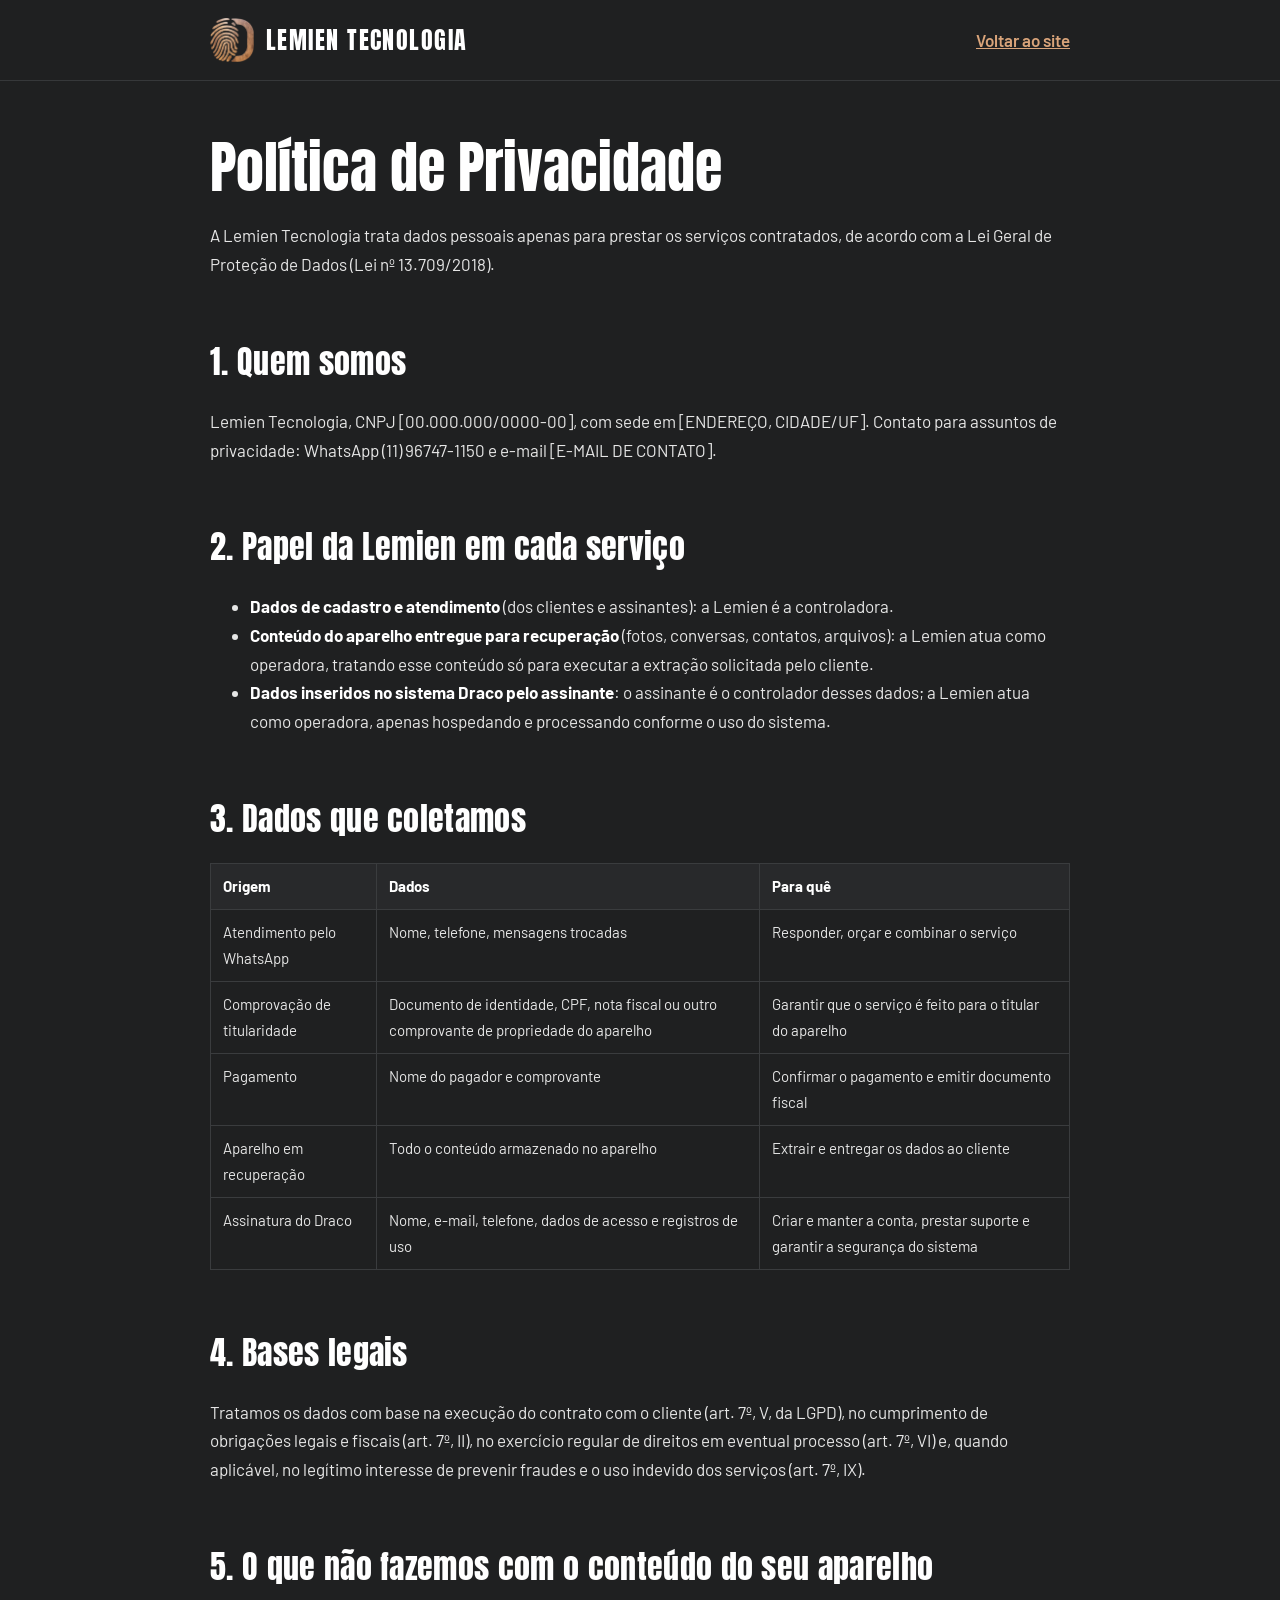
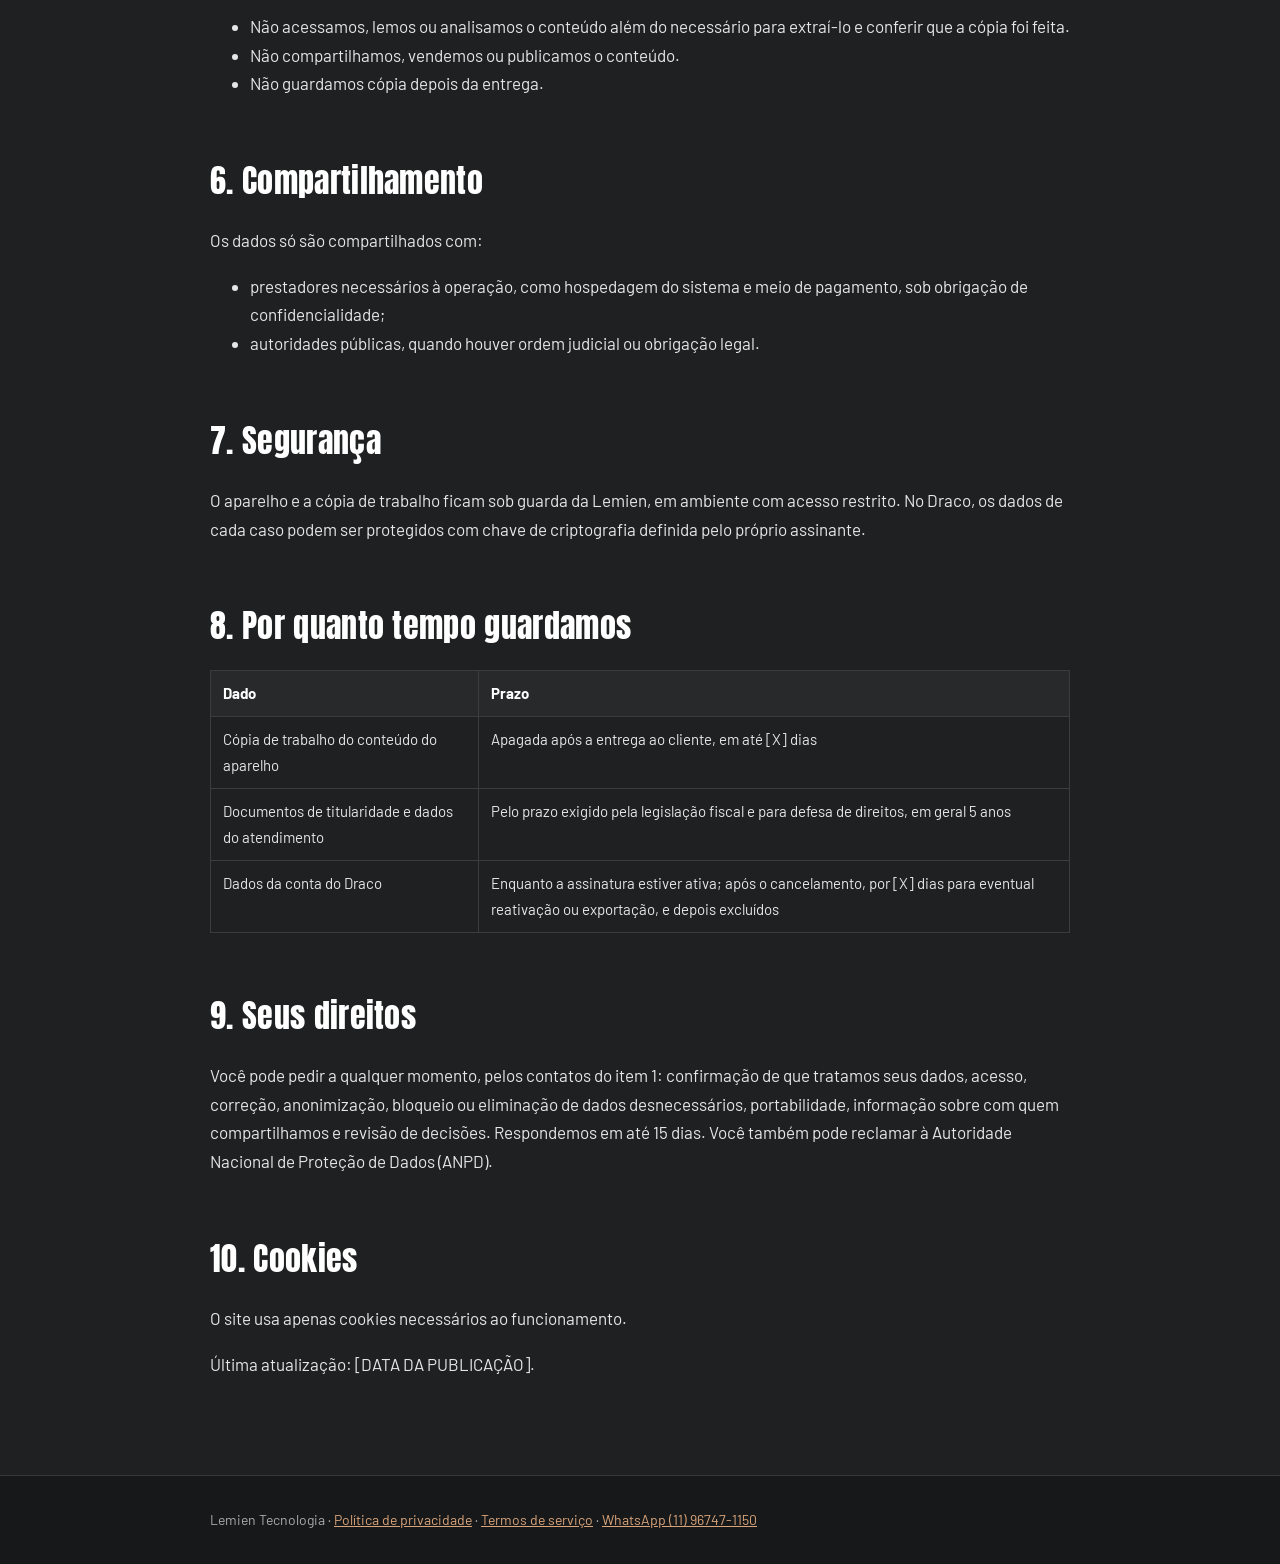
==== politica-de-privacidade.html @ f6d6a7fb "Site Lemien Tecnologia: página inicial, política de privacidade e termos de serviço Co-Authored-By: " ====
<!doctype html>
<html lang="pt-BR">
<head>
<meta charset="utf-8">
<meta name="viewport" content="width=device-width, initial-scale=1">
<title>Política de Privacidade | Lemien Tecnologia</title>
<link rel="icon" href="assets/logo-marca.png">
<link rel="preconnect" href="https://fonts.googleapis.com">
<link href="https://fonts.googleapis.com/css2?family=Anton&family=Barlow:wght@400;500;600;700&display=swap" rel="stylesheet">
<link rel="stylesheet" href="assets/documentos.css">
</head>
<body>
<header><div class="wrap topo">
<a class="marca" href="index.html"><img src="assets/logo-marca.png" alt=""><span>LEMIEN TECNOLOGIA</span></a>
<a class="voltar" href="index.html">Voltar ao site</a>
</div></header>
<main class="wrap doc">
<h1>Política de Privacidade</h1>
<p>A Lemien Tecnologia trata dados pessoais apenas para prestar os serviços contratados, de acordo com a Lei Geral de Proteção de Dados (Lei nº 13.709/2018).</p>
<h2>1. Quem somos</h2>
<p>Lemien Tecnologia, CNPJ [00.000.000/0000-00], com sede em [ENDEREÇO, CIDADE/UF]. Contato para assuntos de privacidade: WhatsApp (11) 96747-1150 e e-mail [E-MAIL DE CONTATO].</p>
<h2>2. Papel da Lemien em cada serviço</h2>
<ul>
<li><strong>Dados de cadastro e atendimento</strong> (dos clientes e assinantes): a Lemien é a controladora.</li>
<li><strong>Conteúdo do aparelho entregue para recuperação</strong> (fotos, conversas, contatos, arquivos): a Lemien atua como operadora, tratando esse conteúdo só para executar a extração solicitada pelo cliente.</li>
<li><strong>Dados inseridos no sistema Draco pelo assinante</strong>: o assinante é o controlador desses dados; a Lemien atua como operadora, apenas hospedando e processando conforme o uso do sistema.</li>
</ul>
<h2>3. Dados que coletamos</h2>
<table>
<thead>
<tr>
<th>Origem</th>
<th>Dados</th>
<th>Para quê</th>
</tr>
</thead>
<tbody>
<tr>
<td>Atendimento pelo WhatsApp</td>
<td>Nome, telefone, mensagens trocadas</td>
<td>Responder, orçar e combinar o serviço</td>
</tr>
<tr>
<td>Comprovação de titularidade</td>
<td>Documento de identidade, CPF, nota fiscal ou outro comprovante de propriedade do aparelho</td>
<td>Garantir que o serviço é feito para o titular do aparelho</td>
</tr>
<tr>
<td>Pagamento</td>
<td>Nome do pagador e comprovante</td>
<td>Confirmar o pagamento e emitir documento fiscal</td>
</tr>
<tr>
<td>Aparelho em recuperação</td>
<td>Todo o conteúdo armazenado no aparelho</td>
<td>Extrair e entregar os dados ao cliente</td>
</tr>
<tr>
<td>Assinatura do Draco</td>
<td>Nome, e-mail, telefone, dados de acesso e registros de uso</td>
<td>Criar e manter a conta, prestar suporte e garantir a segurança do sistema</td>
</tr>
</tbody>
</table>
<h2>4. Bases legais</h2>
<p>Tratamos os dados com base na execução do contrato com o cliente (art. 7º, V, da LGPD), no cumprimento de obrigações legais e fiscais (art. 7º, II), no exercício regular de direitos em eventual processo (art. 7º, VI) e, quando aplicável, no legítimo interesse de prevenir fraudes e o uso indevido dos serviços (art. 7º, IX).</p>
<h2>5. O que não fazemos com o conteúdo do seu aparelho</h2>
<ul>
<li>Não acessamos, lemos ou analisamos o conteúdo além do necessário para extraí-lo e conferir que a cópia foi feita.</li>
<li>Não compartilhamos, vendemos ou publicamos o conteúdo.</li>
<li>Não guardamos cópia depois da entrega.</li>
</ul>
<h2>6. Compartilhamento</h2>
<p>Os dados só são compartilhados com:</p>
<ul>
<li>prestadores necessários à operação, como hospedagem do sistema e meio de pagamento, sob obrigação de confidencialidade;</li>
<li>autoridades públicas, quando houver ordem judicial ou obrigação legal.</li>
</ul>
<h2>7. Segurança</h2>
<p>O aparelho e a cópia de trabalho ficam sob guarda da Lemien, em ambiente com acesso restrito. No Draco, os dados de cada caso podem ser protegidos com chave de criptografia definida pelo próprio assinante.</p>
<h2>8. Por quanto tempo guardamos</h2>
<table>
<thead>
<tr>
<th>Dado</th>
<th>Prazo</th>
</tr>
</thead>
<tbody>
<tr>
<td>Cópia de trabalho do conteúdo do aparelho</td>
<td>Apagada após a entrega ao cliente, em até [X] dias</td>
</tr>
<tr>
<td>Documentos de titularidade e dados do atendimento</td>
<td>Pelo prazo exigido pela legislação fiscal e para defesa de direitos, em geral 5 anos</td>
</tr>
<tr>
<td>Dados da conta do Draco</td>
<td>Enquanto a assinatura estiver ativa; após o cancelamento, por [X] dias para eventual reativação ou exportação, e depois excluídos</td>
</tr>
</tbody>
</table>
<h2>9. Seus direitos</h2>
<p>Você pode pedir a qualquer momento, pelos contatos do item 1: confirmação de que tratamos seus dados, acesso, correção, anonimização, bloqueio ou eliminação de dados desnecessários, portabilidade, informação sobre com quem compartilhamos e revisão de decisões. Respondemos em até 15 dias. Você também pode reclamar à Autoridade Nacional de Proteção de Dados (ANPD).</p>
<h2>10. Cookies</h2>
<p>O site usa apenas cookies necessários ao funcionamento.</p>
<p>Última atualização: [DATA DA PUBLICAÇÃO].</p>
</main>
<footer><div class="wrap">Lemien Tecnologia · <a href="politica-de-privacidade.html">Política de privacidade</a> · <a href="termos-de-servico.html">Termos de serviço</a> · <a href="https://wa.me/5511967471150">WhatsApp (11) 96747-1150</a></div></footer>
</body>
</html>
---- assets/documentos.css ----
body{margin:0;background:#1F2021;color:#E6E6E6;font-family:'Barlow',system-ui,sans-serif;font-size:1.0625rem;line-height:1.7}
a{color:#D9A47A}a:hover{color:#F0C9A6}
.wrap{max-width:860px;margin:0 auto;padding:0 24px}
header{border-bottom:1px solid #36383A}
.topo{display:flex;flex-wrap:wrap;align-items:center;justify-content:space-between;gap:16px;padding-top:18px;padding-bottom:18px}
.marca{display:flex;align-items:center;gap:12px;text-decoration:none;color:#FFFFFF}
.marca img{width:44px;height:44px;object-fit:contain}
.marca span{font-family:'Anton',sans-serif;font-size:1.5rem;letter-spacing:.06em}
.voltar{font-weight:600}
.doc{padding-top:56px;padding-bottom:80px}
.doc h1{font-family:'Anton',sans-serif;font-weight:400;font-size:clamp(2.25rem,6vw,3.5rem);line-height:1.08;color:#FFFFFF;margin:0 0 24px}
.doc h2{font-family:'Anton',sans-serif;font-weight:400;font-size:2rem;color:#FFFFFF;margin:56px 0 12px;letter-spacing:.01em}
.doc h3{font-size:1.1875rem;color:#FFFFFF;margin:32px 0 8px}
.doc strong{color:#FFFFFF}
.doc table{width:100%;border-collapse:collapse;margin:16px 0;font-size:.9375rem;display:block;overflow-x:auto}
.doc th,.doc td{border:1px solid #3A3C3E;padding:10px 12px;text-align:left;vertical-align:top}
.doc th{background:#28292B;color:#FFFFFF}
footer{background:#17181A;border-top:1px solid #36383A;padding:32px 0;color:#A9AAAB;font-size:.875rem}
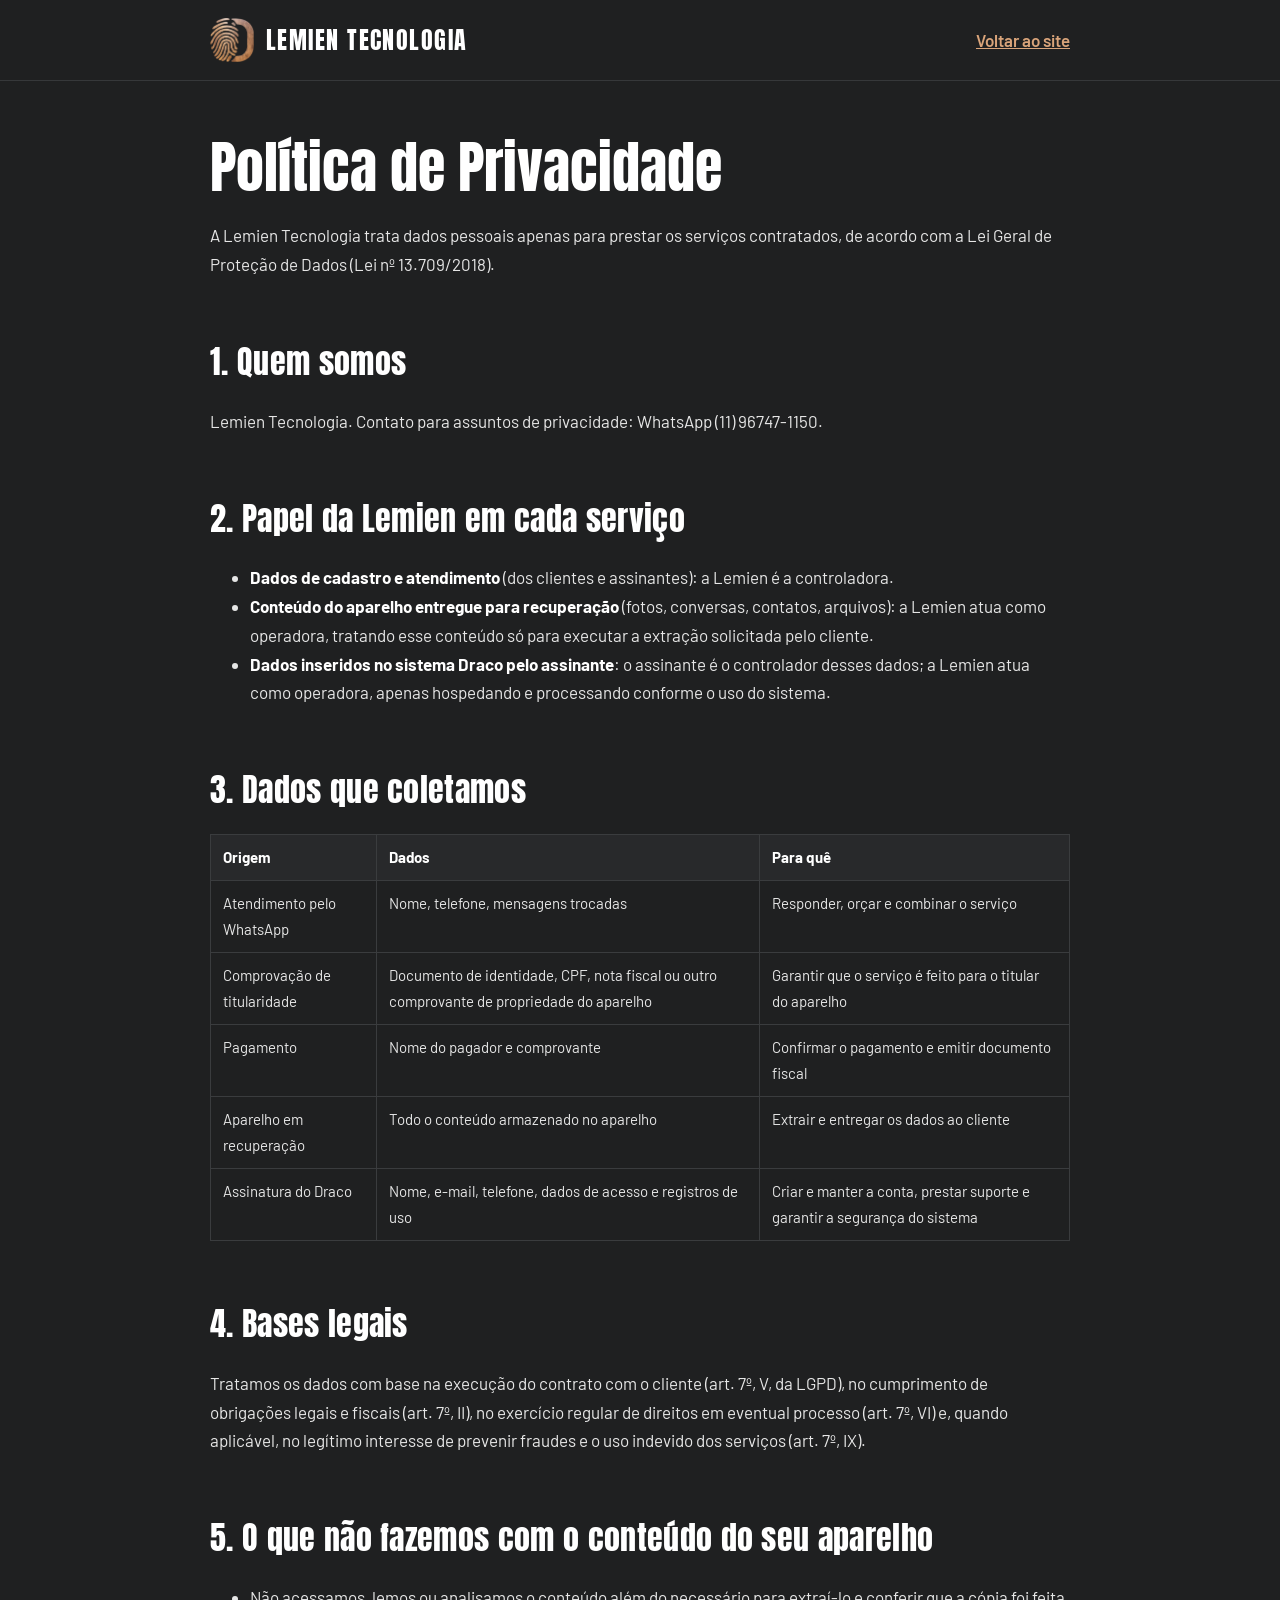
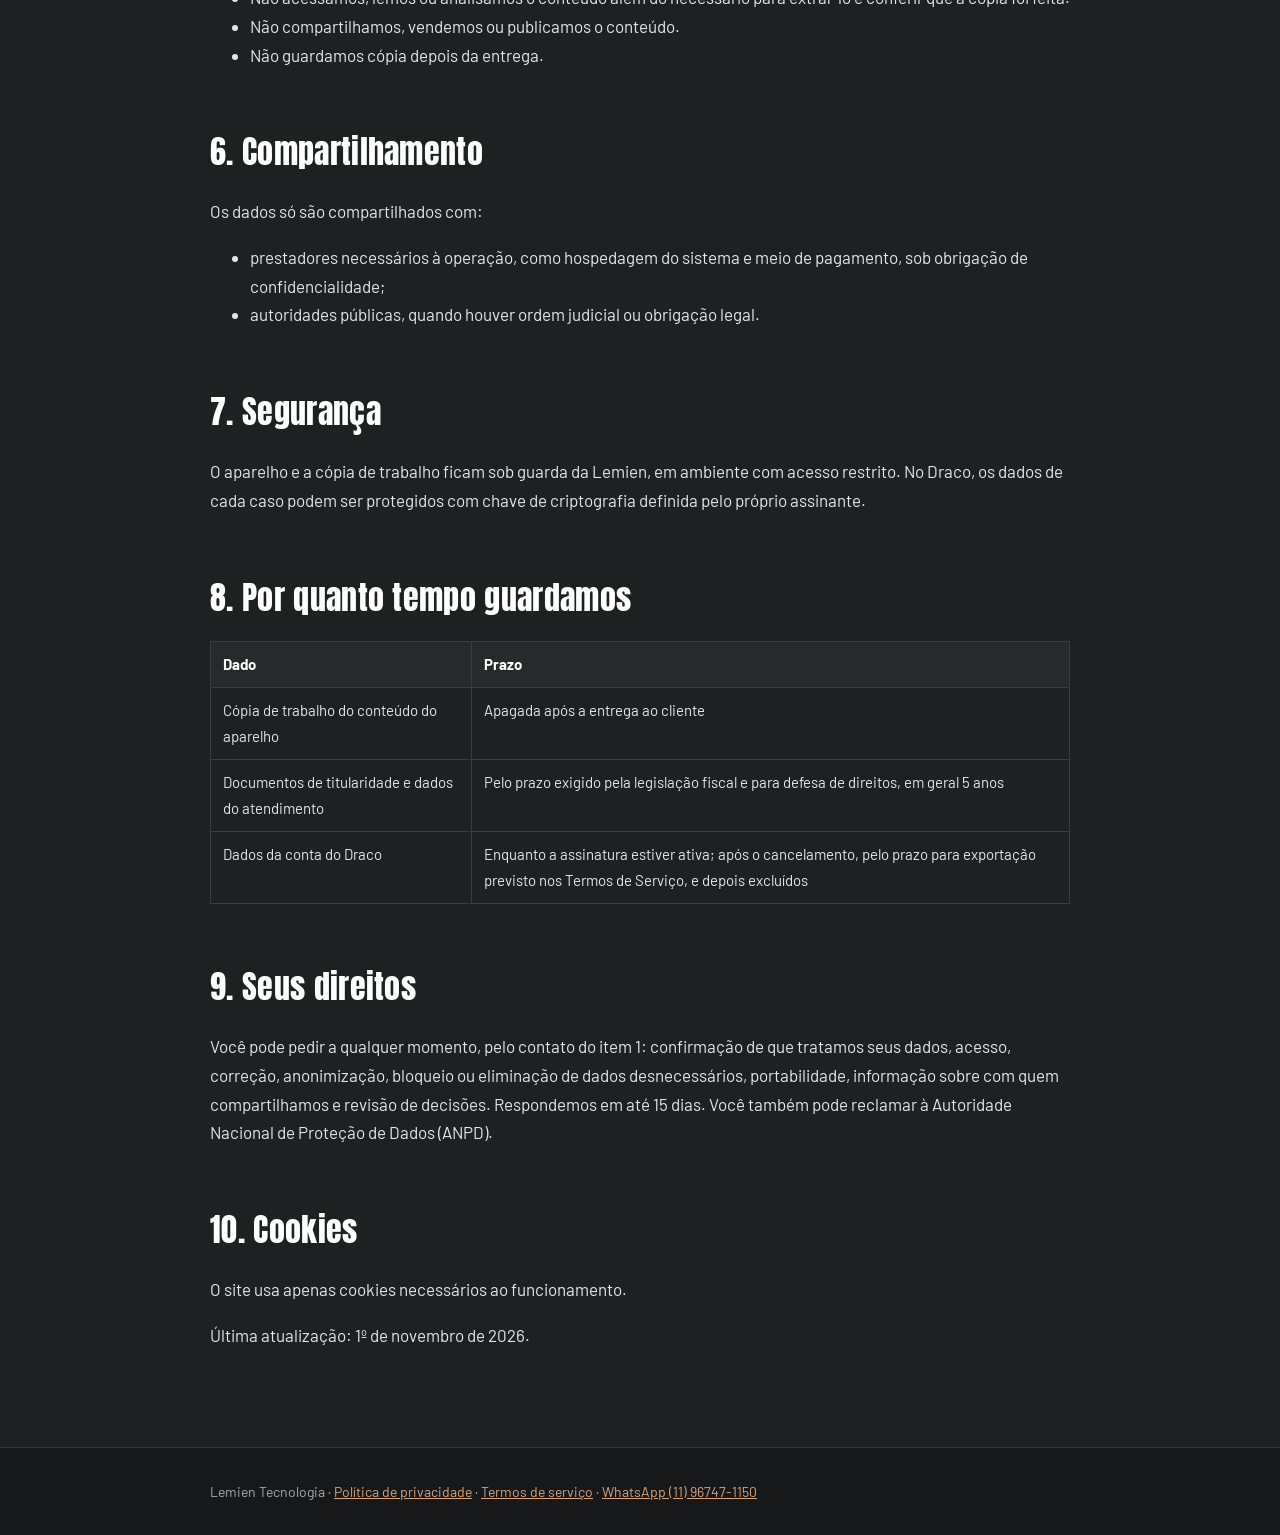
==== commit d86b3331: "Pix, avaliação em até 7 dias e remoção de campos pendentes Co-Authored-By: Claude Opus 5.5 <noreply@" ====
--- a/politica-de-privacidade.html
+++ b/politica-de-privacidade.html
@@ -18,7 +18,7 @@
 <h1>Política de Privacidade</h1>
 <p>A Lemien Tecnologia trata dados pessoais apenas para prestar os serviços contratados, de acordo com a Lei Geral de Proteção de Dados (Lei nº 13.709/2018).</p>
 <h2>1. Quem somos</h2>
-<p>Lemien Tecnologia, CNPJ [00.000.000/0000-00], com sede em [ENDEREÇO, CIDADE/UF]. Contato para assuntos de privacidade: WhatsApp (11) 96747-1150 e e-mail [E-MAIL DE CONTATO].</p>
+<p>Lemien Tecnologia. Contato para assuntos de privacidade: WhatsApp (11) 96747-1150.</p>
 <h2>2. Papel da Lemien em cada serviço</h2>
 <ul>
 <li><strong>Dados de cadastro e atendimento</strong> (dos clientes e assinantes): a Lemien é a controladora.</li>
@@ -89,7 +89,7 @@
 <tbody>
 <tr>
 <td>Cópia de trabalho do conteúdo do aparelho</td>
-<td>Apagada após a entrega ao cliente, em até [X] dias</td>
+<td>Apagada após a entrega ao cliente</td>
 </tr>
 <tr>
 <td>Documentos de titularidade e dados do atendimento</td>
@@ -97,15 +97,15 @@
 </tr>
 <tr>
 <td>Dados da conta do Draco</td>
-<td>Enquanto a assinatura estiver ativa; após o cancelamento, por [X] dias para eventual reativação ou exportação, e depois excluídos</td>
+<td>Enquanto a assinatura estiver ativa; após o cancelamento, pelo prazo para exportação previsto nos Termos de Serviço, e depois excluídos</td>
 </tr>
 </tbody>
 </table>
 <h2>9. Seus direitos</h2>
-<p>Você pode pedir a qualquer momento, pelos contatos do item 1: confirmação de que tratamos seus dados, acesso, correção, anonimização, bloqueio ou eliminação de dados desnecessários, portabilidade, informação sobre com quem compartilhamos e revisão de decisões. Respondemos em até 15 dias. Você também pode reclamar à Autoridade Nacional de Proteção de Dados (ANPD).</p>
+<p>Você pode pedir a qualquer momento, pelo contato do item 1: confirmação de que tratamos seus dados, acesso, correção, anonimização, bloqueio ou eliminação de dados desnecessários, portabilidade, informação sobre com quem compartilhamos e revisão de decisões. Respondemos em até 15 dias. Você também pode reclamar à Autoridade Nacional de Proteção de Dados (ANPD).</p>
 <h2>10. Cookies</h2>
 <p>O site usa apenas cookies necessários ao funcionamento.</p>
-<p>Última atualização: [DATA DA PUBLICAÇÃO].</p>
+<p>Última atualização: 1º de novembro de 2026.</p>
 </main>
 <footer><div class="wrap">Lemien Tecnologia · <a href="politica-de-privacidade.html">Política de privacidade</a> · <a href="termos-de-servico.html">Termos de serviço</a> · <a href="https://wa.me/5511967471150">WhatsApp (11) 96747-1150</a></div></footer>
 </body>
